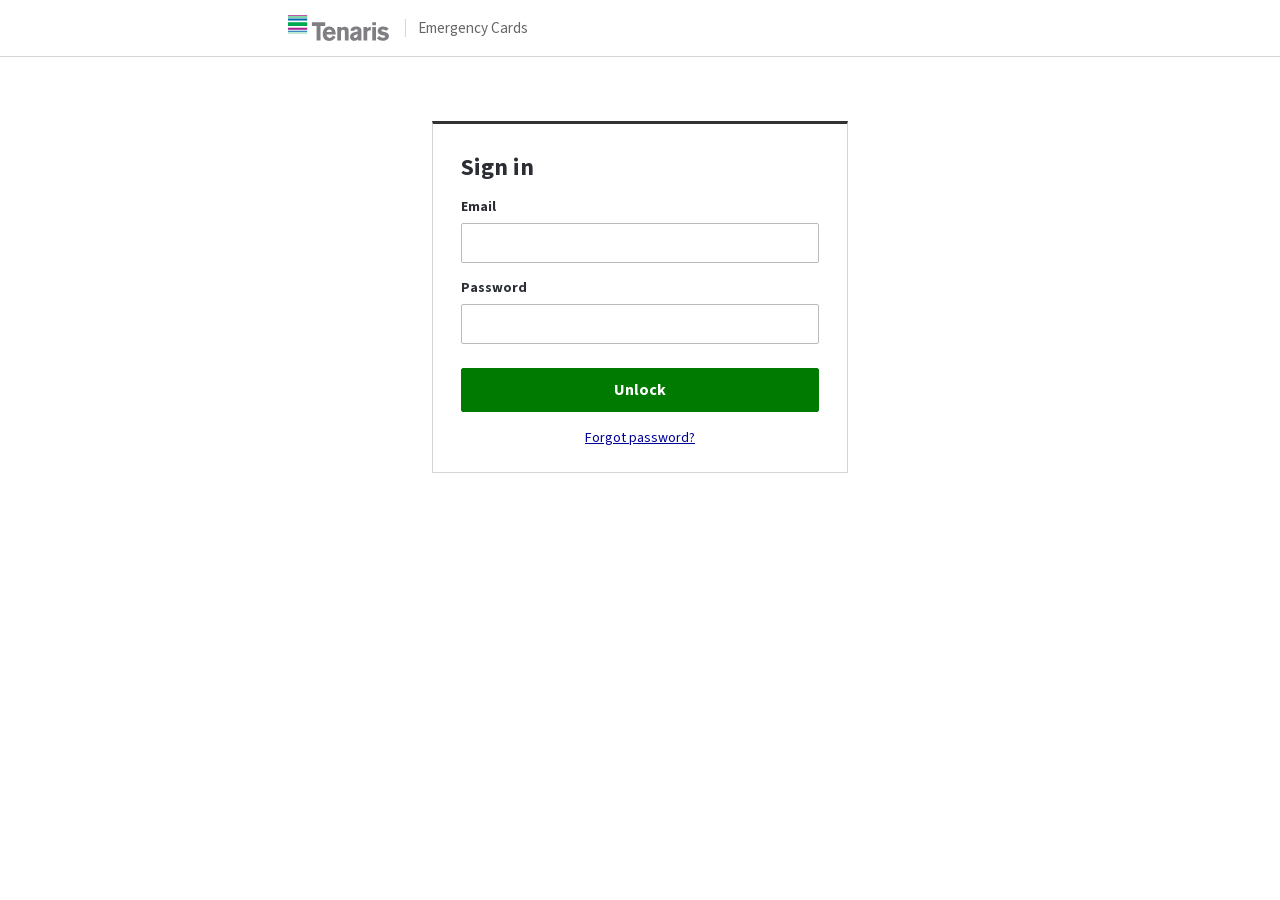
==== dashboard.html @ 3c5c9d8b "Wallet 3D card (2.2 mm, logo face down, tag sealed in, bigger text) with Bambu Studio project downlo" ====
<!doctype html>
<html lang="en">
<head>
  <meta charset="utf-8">
  <meta name="viewport" content="width=device-width, initial-scale=1">
  <!-- Only this site's own files may run. The only outside connection allowed is GitHub's API, for publishing. -->
  <meta http-equiv="Content-Security-Policy" content="default-src 'none'; script-src 'self'; style-src 'self'; connect-src 'self' https://api.github.com; font-src 'self'; img-src 'self' data: blob:; base-uri 'none'; form-action 'none'">
  <meta name="referrer" content="no-referrer">
  <meta name="robots" content="noindex, nofollow">
  <meta name="color-scheme" content="light">
  <meta name="theme-color" content="#ffffff">
  <title>Emergency Cards Dashboard</title>
  <link rel="stylesheet" href="style.css">
  <script src="crypto.js" defer></script>
  <script src="schedule.js" defer></script>
  <script src="words.js" defer></script>
  <script src="qrcode.js" defer></script>
  <script src="opentype.js" defer></script>
  <script src="earcut.js" defer></script>
  <script src="logo.js" defer></script>
  <script src="bambu3mf.js" defer></script>
  <script src="cardmaker.js" defer></script>
  <script src="dashboard.js" defer></script>
</head>
<body class="dash">
  <header class="topbar">
    <div class="wrap topbar-inner">
      <img class="brand-logo" src="logo.svg" alt="Tenaris">
      <span class="product">Emergency Cards</span>
      <span id="test-flag" class="owner-flag" hidden>Test site</span>
      <span id="owner-flag" class="owner-flag" hidden>Owner</span>
      <button id="lock" class="topbar-btn" type="button" hidden>Lock</button>
    </div>
  </header>

  <main class="wrap">
    <p id="loading" class="status" role="status">Loading…</p>

    <!-- ============ Sign in ============ -->
    <section id="login" class="panel narrow signin" hidden>
      <h1 id="login-title">Sign in</h1>
      <p id="login-intro" class="small muted" hidden>Enter the old admin key once to upgrade. Contacts and cards carry over.</p>
      <p id="owner-intro" class="small muted" hidden></p>
      <form id="login-form" novalidate>
        <div id="email-box" hidden>
          <label for="email">Email</label>
          <input id="email" name="username" type="email" autocomplete="username" autocapitalize="off" spellcheck="false">
        </div>
        <label id="password-label" for="password">Password</label>
        <input id="password" type="password" autocomplete="current-password" autocapitalize="off" spellcheck="false">
        <button class="btn btn-primary" type="submit">Unlock</button>
        <p id="login-msg" class="msg" role="status"></p>
        <p id="forgot-row" class="signin-links"><a id="forgot" href="mailto:salil@tenaris.com?subject=Emergency%20Cards%3A%20password%20reset">Forgot password?</a></p>
      </form>
      <!-- Empty placeholder: an older cached dashboard.js still sets this for a few minutes after an update. -->
      <div id="lost-supervisor" class="retired" hidden></div>

      <!-- Owner link only: recovery code, reclaiming owner access and Start over, behind one small link. -->
      <details id="lost-owner" class="reveal" hidden>
        <summary>Forgot owner password?</summary>
        <div class="reveal-body">
          <label for="recovery-input">Recovery code</label>
          <input id="recovery-input" type="password" autocomplete="off" autocapitalize="off" spellcheck="false">
          <button id="use-recovery" class="btn btn-light" type="button">Use recovery code</button>
          <p id="recovery-msg" class="msg" role="status"></p>

          <div id="reclaim-box">
            <h3>Lost the recovery code too?</h3>
            <div id="reclaim-email-box" hidden>
              <label for="reclaim-email">Email</label>
              <input id="reclaim-email" type="email" autocomplete="off" autocapitalize="off" spellcheck="false">
            </div>
            <label id="reclaim-label" for="reclaim-password">Supervisors' password</label>
            <input id="reclaim-password" type="password" autocomplete="off" autocapitalize="off" spellcheck="false">
            <button id="reclaim" class="btn btn-light" type="button">Reclaim owner access</button>
            <p id="reclaim-msg" class="msg" role="status"></p>
          </div>

          <div class="reveal-foot">
            <button id="start-over" class="btn btn-danger btn-small" type="button">Start over</button>
          </div>
        </div>
      </details>
    </section>

    <!-- ============ Setup steps (first time, password, token, recovery code) ============ -->
    <section id="setup" class="panel narrow" hidden>
      <p id="setup-step" class="eyebrow"></p>

      <div id="setup-password">
        <h1 id="pw-title">Choose the dashboard password</h1>
        <p id="pw-intro" class="small muted">Shared by everyone who manages the cards.</p>
        <p id="pw-warning" class="warn small" hidden>The old password stops working when you publish. Tell everyone who uses it.</p>
        <p class="field-label">Suggested password</p>
        <code id="suggested" class="key"></code>
        <div class="btn-row">
          <button id="suggest-again" class="btn btn-light btn-small" type="button">Suggest another</button>
          <button id="copy-suggested" class="btn btn-light btn-small" type="button">Copy</button>
        </div>
        <details class="minor">
          <summary>Use my own password instead</summary>
          <label for="own-password">Own password (at least 20 characters)</label>
          <input id="own-password" type="password" autocomplete="new-password" autocapitalize="off" spellcheck="false">
        </details>
        <label class="check"><input id="pw-saved" type="checkbox"> I've saved it in a password manager</label>
        <button id="pw-next" class="btn btn-primary" type="button" disabled>Next</button>
        <p id="pw-msg" class="msg" role="status"></p>
      </div>

      <div id="setup-token" hidden>
        <h1>Connect to GitHub</h1>
        <p class="small muted">Signed in to GitHub as <strong>TenarisMcCarty</strong>:</p>
        <ol class="steps">
          <li>Open <a href="https://github.com/settings/personal-access-tokens/new" target="_blank" rel="noopener noreferrer">New fine-grained token</a>.</li>
          <li>Name: <em>Emergency cards dashboard</em>. Expiration: the longest offered.</li>
          <li>Repository access: Only select repositories → <em id="repo-name">SUCH-Emergency-Contacts</em>.</li>
          <li>Repository permissions: Contents → Read and write.</li>
          <li>Generate the token and paste it below.</li>
        </ol>
        <label for="token-input">GitHub token</label>
        <input id="token-input" type="password" autocomplete="off" autocapitalize="off" spellcheck="false" placeholder="github_pat_…">
        <button id="token-next" class="btn btn-primary" type="button">Check and continue</button>
        <p id="token-msg" class="msg" role="status"></p>
      </div>

      <div id="setup-recovery" hidden>
        <h1>Save your recovery code</h1>
        <p class="small muted">Resets the owner password without breaking any cards. Only you need it.</p>
        <code id="recovery-code" class="key"></code>
        <div class="btn-row">
          <button id="copy-recovery" class="btn btn-light btn-small" type="button">Copy</button>
        </div>
        <label for="setup-contact">Your contact for supervisors (optional)</label>
        <input id="setup-contact" autocomplete="off" placeholder="e.g. Salil, 555-555-0100">
        <label class="check"><input id="recovery-saved" type="checkbox"> I've saved the recovery code</label>
        <button id="recovery-next" class="btn btn-primary" type="button" disabled>Finish</button>
      </div>

      <div id="setup-temp" hidden>
        <h1 id="temp-title">Temporary password</h1>
        <p class="small muted">For <strong id="temp-for"></strong>. Shown once. Hand it over in person or by phone.</p>
        <code id="temp-password" class="key"></code>
        <div class="btn-row">
          <button id="copy-temp" class="btn btn-light btn-small" type="button">Copy</button>
        </div>
        <label class="check"><input id="temp-saved" type="checkbox"> I've copied it or written it down</label>
        <button id="temp-next" class="btn btn-primary" type="button" disabled>Done</button>
      </div>

      <button id="setup-cancel" class="link-btn" type="button" hidden>Cancel</button>
    </section>

    <!-- ============ Dashboard ============ -->
    <div id="dash" hidden>
      <section class="status-panel">
        <div class="status-line">
          <span id="pub-badge" class="badge"></span>
          <span id="pub-text"></span>
        </div>

        <div id="changes" class="changes" hidden>
          <ul id="change-list"></ul>
          <div class="btn-row">
            <button id="publish" class="btn btn-primary" type="button">Publish</button>
            <button id="discard" class="btn btn-light" type="button">Discard changes</button>
          </div>
        </div>
        <p id="publish-msg" class="msg" role="status"></p>
        <p id="gh-problem" class="msg bad" hidden></p>
        <p id="due-note" class="warn small" hidden><span id="due-text"></span> <button id="due-open" class="link-btn" type="button">Open People</button></p>

        <div class="now">
          <p class="eyebrow">Right now <span id="now-time"></span></p>
          <p id="now-main" class="now-main"></p>
          <p id="now-also" class="small"></p>
        </div>
        <p id="facts" class="small muted"></p>
      </section>

      <nav class="tabs" aria-label="Sections">
        <button type="button" data-tab="people" class="active">People</button>
        <button type="button" data-tab="shifts">Shifts</button>
        <button type="button" data-tab="cards">Cards</button>
        <button type="button" data-tab="print">Print &amp; QR</button>
        <button type="button" data-tab="history">History</button>
        <button type="button" data-tab="settings">Settings</button>
        <button type="button" data-tab="help">Help</button>
        <button type="button" data-tab="owner" hidden>Owner</button>
      </nav>

      <!-- People -->
      <section data-panel="people">
        <div id="people-list"></div>
        <button id="add-person" class="btn btn-light" type="button">Add person</button>

        <h2 class="section">Text message</h2>
        <label for="message">English</label>
        <textarea id="message" rows="3"></textarea>
        <label for="message-es">Spanish</label>
        <textarea id="message-es" rows="3" lang="es"></textarea>
        <p class="hint">Use {driver} for the driver's name.</p>

        <h2 class="section">Yard address</h2>
        <input id="address" autocomplete="off" aria-label="Yard address" placeholder="e.g. 1234 Example Rd, Houston, TX 77000">

        <h2 class="section">WhatsApp</h2>
        <label class="check"><input id="whatsapp-on" type="checkbox"> Show a WhatsApp button for the primary call</label>
      </section>

      <!-- Shifts -->
      <section data-panel="shifts" hidden>
        <p class="lead small muted">Houston time. If shifts overlap, the first one listed gets the primary call.</p>
        <div id="gaps" class="gaps"></div>
        <div id="shift-list"></div>
        <button id="add-shift" class="btn btn-light" type="button">Add shift</button>

        <h2 class="section">Fallback</h2>
        <label for="fallback">If nobody is on shift, the primary call is</label>
        <select id="fallback"></select>

        <h2 class="section">Check a time</h2>
        <div class="field-row">
          <label>Day <select id="preview-day"></select></label>
          <label>Time <input id="preview-time" type="time" value="15:00"></label>
        </div>
        <ol id="preview" class="preview"></ol>
      </section>

      <!-- Cards -->
      <section data-panel="cards" hidden>
        <h2 class="section">Add a card</h2>
        <div class="field-row">
          <div><label for="new-driver">Driver name and ID</label>
          <input id="new-driver" autocomplete="off" placeholder="e.g. Jane Doe (1234)"></div>
          <div><label for="new-note">Given to</label>
          <input id="new-note" autocomplete="off" placeholder="e.g. Family (only shown here)"></div>
        </div>
        <button id="add-card" class="btn btn-light" type="button">Add card</button>
        <p id="card-msg" class="msg" role="status"></p>

        <h2 class="section">All cards (<span id="card-count">0</span>)</h2>
        <ul id="card-list" class="rows"></ul>
        <p id="no-cards" class="small muted">No cards yet.</p>
      </section>

      <!-- Print & QR -->
      <section data-panel="print" hidden>
        <p id="print-empty" class="small muted">Add a card first (Cards tab).</p>
        <div id="print-body">
          <label for="print-card">Card</label>
          <select id="print-card"></select>
          <p id="print-status" class="warn small" hidden></p>
          <p id="print-msg" class="msg bad" hidden></p>

          <div class="card-previews">
            <figure><div id="preview-front" class="card-preview"></div><figcaption>Front</figcaption></figure>
            <figure><div id="preview-back" class="card-preview"></div><figcaption>Back</figcaption></figure>
          </div>

          <h2 class="section">3D-printed card</h2>
          <p class="small muted">Bambu Lab P2S with AMS, 0.4 mm nozzle. NFC tag: NTAG215 sticker, 25 × 0.8 mm.</p>
          <label for="print-material">Filament</label>
          <select id="print-material">
            <option value="ASA" selected>ASA</option>
            <option value="ABS">ABS</option>
          </select>
          <div class="btn-row">
            <button id="dl-3mf" class="btn btn-primary" type="button">Bambu Studio project (3MF)</button>
            <button id="dl-stl" class="btn btn-light" type="button">STL files and print notes (ZIP)</button>
          </div>

          <h2 class="section">NFC tag</h2>
          <div class="copy-row">
            <input id="card-link" readonly aria-label="Card link">
            <button id="copy-card-link" class="btn btn-light" type="button">Copy link</button>
          </div>
          <p class="hint">Write it to the tag with NFC Tools before printing, and lock the tag only after testing the finished card.</p>

          <h2 class="section">Backup line</h2>
          <input id="backup" type="tel" autocomplete="off" aria-label="Backup line" placeholder="(555) 555-0100">
          <p class="hint">Printed on every card. After changing it, publish and print new cards.</p>

          <!-- Empty placeholders: an older cached dashboard.js still looks these up for a few minutes after an update. -->
          <span id="tag-thickness" class="retired" hidden></span><span id="dl-all" class="retired" hidden></span><span id="dl-black" class="retired" hidden></span><span id="dl-white" class="retired" hidden></span><span id="dl-notes" class="retired" hidden></span><span id="dl-paper" class="retired" hidden></span><span id="dl-label" class="retired" hidden></span><span id="dl-qr-png" class="retired" hidden></span><span id="dl-qr-svg" class="retired" hidden></span>
        </div>
      </section>

      <!-- History -->
      <section data-panel="history" hidden>
        <ol id="history-list" class="history"></ol>
        <p id="no-history" class="small muted">Nothing published yet.</p>
      </section>

      <!-- Settings -->
      <section data-panel="settings" hidden>
        <div id="me-box" hidden>
          <h2 class="section">Signed in as</h2>
          <p id="me-text"></p>
          <button id="change-my-password" class="btn btn-light" type="button">Change my password</button>
        </div>

        <div id="name-box">
          <h2 class="section">Your name</h2>
          <input id="my-name" autocomplete="name" aria-label="Your name" placeholder="Shown in History">
        </div>

        <div id="shared-box">
          <h2 class="section">Shared password</h2>
          <button id="change-password" class="btn btn-light" type="button">Change the shared password</button>
        </div>
      </section>

      <!-- Help -->
      <section data-panel="help" hidden class="help">
        <h2 class="section">How it works</h2>
        <p>Each card opens a page with a <strong>Text All Yard Supervisors</strong> button and Call buttons. Whoever is on shift is the <strong>primary call</strong>. Published changes reach every card within a minute.</p>

        <h2 class="section">Common tasks</h2>
        <dl class="tasks">
          <dt>Shift rotation changed</dt><dd>Shifts → tick who works each shift → Publish</dd>
          <dt>Someone joins or leaves</dt><dd>People → Add person or Remove person → check Shifts → Publish</dd>
          <dt>New card</dt><dd>Cards → Add card → Publish → Print &amp; QR</dd>
          <dt>Lost card</dt><dd>Cards → Remove → Publish. Only that card stops working.</dd>
          <dt>Name typo on a card</dt><dd>Cards → Rename → Publish, then print a new card. The tag stays the same.</dd>
          <dt>Number not checked</dt><dd>Call or text the person, then Still right → Publish</dd>
          <dt>Spanish</dt><dd>Fill in the Spanish boxes in People and Shifts. Blank boxes show in English.</dd>
          <dt>Access for someone new</dt><dd>Ask the site owner</dd>
        </dl>

        <h2 class="section">Problems</h2>
        <dl class="tasks">
          <dt>Publish fails</dt><dd>Read the message under Publish. For GitHub problems, ask the site owner.</dd>
          <dt>Someone else published first</dt><dd>Lock, sign in again and redo your change.</dd>
          <dt>Forgot password</dt><dd>Forgot password? on the sign-in screen</dd>
        </dl>

        <h2 class="section">Guides</h2>
        <ul class="links">
          <li><a href="https://github.com/TenarisMcCarty/SUCH-Emergency-Contacts/blob/main/docs/supervisor-guide.md" target="_blank" rel="noopener noreferrer">Supervisor guide</a></li>
          <li><a href="https://github.com/TenarisMcCarty/SUCH-Emergency-Contacts/blob/main/docs/cards-and-printing.md" target="_blank" rel="noopener noreferrer">Cards and printing</a></li>
          <li><a href="https://github.com/TenarisMcCarty/SUCH-Emergency-Contacts/blob/main/docs/emergency-page.md" target="_blank" rel="noopener noreferrer">The emergency page</a></li>
          <li><a href="https://github.com/TenarisMcCarty/SUCH-Emergency-Contacts/blob/main/docs/security.md" target="_blank" rel="noopener noreferrer">Security</a></li>
        </ul>
      </section>

      <!-- Owner (only with #owner in the address) -->
      <section data-panel="owner" hidden>
        <h2 class="section">People who can sign in</h2>
        <ul id="account-list" class="rows"></ul>
        <p id="no-accounts" class="small muted">Nobody has their own sign-in yet.</p>
        <div class="field-row">
          <label>Email <input id="new-email" type="email" autocomplete="off" autocapitalize="off" spellcheck="false" placeholder="jane.doe@tenaris.com"></label>
          <label>Name <input id="new-name" autocomplete="off" placeholder="Jane Doe"></label>
        </div>
        <button id="add-account" class="btn btn-light" type="button">Add person</button>
        <p id="account-msg" class="msg" role="status"></p>
        <p id="token-advice" class="warn small" hidden><span id="token-advice-text"></span> <button id="token-advice-btn" class="link-btn" type="button">Replace GitHub token</button></p>

        <h2 class="section">Shared supervisors' password</h2>
        <p id="shared-status" class="status-text"></p>
        <div class="btn-row">
          <button id="shared-off" class="btn btn-light" type="button">Turn off the shared password</button>
          <button id="shared-on" class="btn btn-light" type="button" hidden>Set a new shared password</button>
        </div>

        <h2 class="section">GitHub connection</h2>
        <p id="gh-status" class="status-text"></p>
        <button id="replace-token" class="btn btn-light" type="button">Replace GitHub token</button>

        <h2 class="section">Owner password</h2>
        <button id="change-owner-password" class="btn btn-light" type="button">Change owner password</button>

        <h2 class="section">Recovery code</h2>
        <p id="recovery-status" class="status-text"></p>
        <button id="new-recovery" class="btn btn-light" type="button">Make a new recovery code</button>

        <h2 class="section">Your contact for supervisors</h2>
        <input id="owner-contact" autocomplete="off" aria-label="Your contact for supervisors" placeholder="e.g. Salil, 555-555-0100">

        <h2 class="section">Take away someone's access</h2>
        <p class="small muted">Replaces the GitHub token, and the shared password if it's on.</p>
        <button id="revoke-access" class="btn btn-light" type="button">New password and token</button>

        <p class="owner-foot"><a href="https://github.com/TenarisMcCarty/SUCH-Emergency-Contacts/blob/main/docs/owner-guide.md" target="_blank" rel="noopener noreferrer">Owner guide</a></p>
      </section>
    </div>
  </main>

  <div id="publish-bar" class="publish-bar" hidden>
    <div class="wrap publish-bar-inner">
      <span id="publish-bar-text"></span>
      <button id="publish-bar-btn" class="btn btn-primary" type="button">Publish</button>
    </div>
  </div>
</body>
</html>
---- style.css ----
/* style.css — Tenaris look for the emergency page and the dashboard, following the
   Tenaris Brandmark Basic Guidelines:
   - Colours: the guide's on-screen values for Tenaris Green #009900, Tenaris Blue #000099 and
     Tenaris Gray #666666 (a darker green is used where small white text needs more contrast).
     Red is kept only for 911 and amber only for dashboard warnings.
   - Signature: the official full-colour artwork (logo.svg) on white, at least 80% of the
     Multibar's height of clear space all round.
   - Type: Frutiger, the Tenaris typeface, where it's installed; otherwise Source Sans 3, a free
     typeface of the same humanist style, served with the site so every phone looks the same. */

@font-face { font-family: "Source Sans 3"; font-weight: 400; font-style: normal; font-display: swap; src: url(source-sans-3-regular.woff2) format("woff2"); }
@font-face { font-family: "Source Sans 3"; font-weight: 700; font-style: normal; font-display: swap; src: url(source-sans-3-bold.woff2) format("woff2"); }

:root {
  --charcoal: #333333;     /* dark neutral for outlines and dark buttons */
  --charcoal-dark: #2b2f33;
  --green: #009900;
  --green-dark: #007a00;   /* white text on this passes contrast checks */
  --blue: #000099;         /* Tenaris Blue */
  --gray: #666666;         /* Tenaris Gray */
  --red: #c8102e;          /* reserved for 911 and destructive actions */
  --amber: #ffa400;
  --text: #2b2f33;
  --muted: #666666;
  --line: #d3d6d3;
  --line-dark: #babbba;
  --soft: #f5f5f5;
  --font: Frutiger, "Frutiger LT Std", FrutigerRoman, "Source Sans 3", "Segoe UI", "Helvetica Neue", Arial, sans-serif;
}

* { box-sizing: border-box; }
[hidden], .retired { display: none !important; }
html { -webkit-text-size-adjust: 100%; }
body { margin: 0; font: 17px/1.45 var(--font); color: var(--text); background: #fff; }
.wrap { max-width: 36rem; margin: 0 auto; padding: 0 1rem; }
main.wrap { padding-top: 1.25rem; padding-bottom: 2rem; }
.dash main.wrap { max-width: 46rem; padding-bottom: 6rem; }
.dash .wrap { max-width: 46rem; }

h1 { margin: .2rem 0 0; font: 700 2rem/1.15 var(--font); letter-spacing: .01em; overflow-wrap: anywhere; }
/* The family knows who the card is for: "Emergency contact" leads, the driver's name is secondary. */
#t-for { font-size: 1.3rem; letter-spacing: .05em; color: var(--text); }
h1#driver { margin-top: .1rem; font-size: 1.15rem; font-weight: 400; color: var(--gray); }
h3 { margin: 0 0 .25rem; font: 700 1.15rem/1.3 var(--font); }
p { margin: .5rem 0; }
.eyebrow { margin: 0; font: 700 .8rem/1.3 var(--font); text-transform: uppercase; letter-spacing: .08em; color: var(--muted); }
h2.section { margin: 2rem 0 .6rem; padding-top: .6rem; font: 700 .95rem/1.3 var(--font); text-transform: uppercase; letter-spacing: .07em; color: var(--gray); border-top: 1px solid var(--line); position: relative; }
h2.section::before { content: ""; position: absolute; top: -2px; left: 0; width: 2.5rem; height: 3px; background: var(--green); }
.small { font-size: .92rem; }
.muted { color: var(--muted); }
.status { margin-top: 2rem; color: var(--muted); }
code { font: .9em ui-monospace, Menlo, Consolas, monospace; }

/* ---- Top bar ---- */
/* White, so the full-colour signature sits on white as the brand guide prefers. The logo is 1.6rem tall,
   so its Multibar is about 1.13rem: clear space (80%) is 0.9rem above, below and to its right. */
.topbar { background: #fff; color: var(--text); border-bottom: 1px solid var(--line); }
.topbar-inner { display: flex; align-items: center; gap: 1rem; min-height: 3.5rem; padding-top: .95rem; padding-bottom: .95rem; }
.brand-logo { display: block; height: 1.6rem; width: auto; flex: none; }
.owner-flag { padding: .15rem .45rem; background: var(--amber); color: var(--charcoal-dark); font: 700 .75rem/1.2 var(--font); text-transform: uppercase; letter-spacing: .06em; }
.product { padding-left: .75rem; border-left: 1px solid var(--line); color: var(--gray); font-size: .95rem; line-height: 1.2; min-width: 0; }
@media (max-width: 400px) { .product { font-size: .85rem; } }
.topbar-btn { flex: none; margin-left: auto; padding: .4rem .8rem; border: 1px solid var(--line-dark); background: #fff; color: var(--text); font: inherit; font-size: .9rem; cursor: pointer; }

/* ---- Buttons ---- */
.btn { display: block; width: 100%; margin-top: .75rem; padding: .85rem 1rem; border: 2px solid transparent; border-radius: 2px; font: 700 1.15rem/1.2 var(--font); letter-spacing: .02em; text-align: center; text-decoration: none; cursor: pointer; }
.btn:disabled { opacity: .45; cursor: not-allowed; }
.btn-text { margin-top: 1.25rem; padding: 1.05rem 1rem; font-size: 1.35rem; line-height: 1.25; background: var(--green); color: #fff; }
.btn-call { background: var(--blue); color: #fff; font-size: 1.3rem; }
.btn-outline { width: auto; flex: none; margin: 0; padding: .55rem 1.1rem; border-color: var(--charcoal); color: var(--charcoal); background: #fff; font-size: 1.05rem; }
.btn-911 { width: auto; flex: none; margin: 0; padding: .65rem 1.25rem; background: #fff; color: var(--red); font-size: 1.2rem; }
.btn-dark { background: var(--charcoal); color: #fff; }
.btn-primary { background: var(--green-dark); color: #fff; }
.btn-light { background: #fff; color: var(--charcoal); border-color: var(--line-dark); font-size: 1rem; }
.btn-danger { background: #fff; color: var(--red); border-color: var(--red); font-size: 1rem; }
.btn-small { width: auto; margin: 0; padding: .4rem .75rem; font-size: .95rem; }
.btn-row { display: flex; flex-wrap: wrap; gap: .5rem; margin-top: .75rem; }
.btn-row .btn { width: auto; flex: 1 1 10rem; margin: 0; }
.link-btn { padding: 0; margin-top: .75rem; border: 0; background: none; font: inherit; font-size: .92rem; color: var(--blue); text-decoration: underline; cursor: pointer; }

/* ---- Emergency page ---- */
.alert-911 { background: var(--red); color: #fff; }
.alert-inner { display: flex; align-items: center; justify-content: space-between; gap: 1rem; padding-top: .75rem; padding-bottom: .75rem; }
.alert-inner p { flex: 1; min-width: 0; margin: 0; font: 700 1.15rem/1.25 var(--font); }
.hint { margin-top: .6rem; font-size: .95rem; color: var(--muted); }
.small-link { display: inline-block; margin-top: .25rem; font-size: .95rem; color: var(--blue); }
.main-contact { padding: 1rem; background: var(--soft); border-left: 4px solid var(--green); }
.main-name { margin: 0; font: 700 1.5rem/1.2 var(--font); overflow-wrap: anywhere; }
.detail { margin: .2rem 0 0; color: var(--muted); font-size: .95rem; }
.rows { list-style: none; margin: 0; padding: 0; }
.rows li { display: flex; flex-wrap: wrap; align-items: center; gap: .5rem .75rem; padding: .75rem 0; border-bottom: 1px solid var(--line); }
.rows li > div:first-child { flex: 1; min-width: 11rem; }
.rows strong { display: block; font-size: 1.05rem; overflow-wrap: anywhere; }
.rows span { display: block; color: var(--muted); font-size: .92rem; }
.rows span.badge { display: inline-block; color: #fff; }
.rows span.badge.changes { color: var(--charcoal-dark); }
.error-text { font: 700 1.3rem/1.3 var(--font); }
.note { margin-top: 1.5rem; padding: .75rem; background: var(--soft); border-left: 4px solid var(--amber); font-size: .95rem; }

/* ---- Forms (dashboard) ---- */
label { display: block; margin-top: 1rem; font-weight: 700; font-size: .875rem; line-height: 1.35; }
.field-label { margin: 1rem 0 0; font-weight: 700; font-size: .875rem; line-height: 1.35; }
input:not([type="radio"]):not([type="checkbox"]), textarea, select {
  display: block; width: 100%; min-height: 2.5rem; margin-top: .375rem; padding: .45rem .75rem;
  font: 400 1rem/1.4 var(--font); color: var(--text); background: #fff; border: 1px solid var(--line-dark); border-radius: 2px;
}
input:not([type="radio"]):not([type="checkbox"]), select { height: 2.5rem; }
input::placeholder, textarea::placeholder { color: #8a8c8a; opacity: 1; }
input:not([type="radio"]):not([type="checkbox"]):hover, textarea:hover, select:hover { border-color: #8c8f8c; }
input:focus, textarea:focus, select:focus { outline: 2px solid var(--blue); outline-offset: -1px; border-color: var(--blue); }
input[readonly]:not([type="radio"]):not([type="checkbox"]) { font: .875rem/1.4 ui-monospace, Menlo, Consolas, monospace; background: var(--soft); }
input[type="checkbox"] { accent-color: var(--green-dark); }
textarea { resize: vertical; }
.field-row { display: grid; grid-template-columns: repeat(2, minmax(0, 1fr)); gap: 0 1rem; }
.field-row > label, .field-row > div { display: flex; flex-direction: column; justify-content: flex-end; min-width: 0; }
@media (max-width: 359px) { .field-row { grid-template-columns: minmax(0, 1fr); } }
label.check { display: flex; align-items: center; gap: .6rem; margin-top: 1rem; font-weight: 400; font-size: .95rem; }
label.check input { flex: none; width: 1.15rem; height: 1.15rem; margin: 0; }
.chips { display: flex; flex-wrap: wrap; gap: .4rem; margin-top: .4rem; }
.chip { display: inline-flex; align-items: center; gap: .4rem; margin: 0; padding: .3rem .65rem; border: 1px solid var(--line-dark); border-radius: 2px; font-weight: 400; font-size: .9rem; cursor: pointer; }
.chip input { margin: 0; }
.chip:has(input:checked) { border-color: var(--green-dark); background: #eef7ee; }
details.minor { margin-top: 1rem; }
details.minor > summary, .reveal > summary { width: fit-content; list-style: none; font-size: .875rem; font-weight: 400; color: var(--blue); text-decoration: underline; cursor: pointer; }
details.minor > summary::-webkit-details-marker, .reveal > summary::-webkit-details-marker { display: none; }
summary { cursor: pointer; }
.msg { margin: .75rem 0 0; font-weight: 600; font-size: .95rem; }
.msg:empty { margin: 0; }
.bad, .msg.bad { color: var(--red); }
.key { display: block; margin-top: .375rem; padding: .75rem .9rem; background: var(--soft); border: 1px solid var(--line); border-left: 3px solid var(--green); font: 1.05rem/1.45 ui-monospace, Menlo, Consolas, monospace; word-break: break-all; user-select: all; }
.steps { margin: .75rem 0 0; padding-left: 1.25rem; font-size: .95rem; }
.steps li { margin-top: .35rem; padding-left: .15rem; }

/* ---- Dashboard: layout and type ---- */
body.dash { font-size: 16px; }
.dash main.wrap { padding-top: 1.5rem; }
.dash .small { font-size: .875rem; }
.dash h1 { margin: 0 0 .35rem; font-size: 1.5rem; line-height: 1.25; letter-spacing: 0; }
.dash h2.section { margin: 2.25rem 0 .75rem; padding-top: .75rem; font-size: .8rem; letter-spacing: .08em; }
.dash h3 { font-size: .95rem; }
[data-panel] { padding-top: .25rem; }
[data-panel] > h2.section:first-child, #me-box > h2.section:first-child, #name-box > h2.section:first-child { margin-top: 1.5rem; }
[data-panel] > input:not([type="checkbox"]), [data-panel] > select, #name-box > input, #print-body > select, #print-body > input { max-width: 30rem; }
.copy-row { display: flex; align-items: center; gap: .5rem; max-width: 40rem; }
.copy-row input { flex: 1; min-width: 0; margin-top: 0; }
.dash .copy-row .btn { flex: none; margin: 0; }
.lead { margin: 1.25rem 0 .75rem; }
.dash h2.section + .btn, .dash h2.section + .btn-row, .dash h2.section + .status-text { margin-top: 0; }
.dash .status-text + .btn, .dash .status-text + .btn-row { margin-top: .75rem; }

/* ---- Dashboard: buttons (one primary per area; secondary in outline) ---- */
.dash .btn { display: inline-flex; align-items: center; justify-content: center; width: auto; min-height: 2.5rem; margin-top: 1rem; padding: .45rem 1.1rem; border-width: 1px; font-size: 1rem; line-height: 1.2; letter-spacing: .01em; }
.dash .btn-primary { background: var(--green-dark); border-color: var(--green-dark); color: #fff; }
.dash .btn-primary:hover:not(:disabled) { background: #006600; border-color: #006600; }
.dash .btn-light { background: #fff; border-color: #8c8f8c; color: var(--charcoal); }
.dash .btn-light:hover:not(:disabled) { background: var(--soft); border-color: var(--charcoal); }
.dash .btn-danger { background: #fff; border-color: var(--red); color: var(--red); }
.dash .btn-danger:hover:not(:disabled) { background: #fdf3f5; }
.dash .btn-small { min-height: 2rem; margin: 0; padding: .3rem .75rem; font-size: .875rem; }
.dash .btn-row { display: flex; flex-wrap: wrap; gap: .5rem; margin-top: 1rem; }
.dash .btn-row .btn { flex: none; margin: 0; }
.dash .btn:focus-visible, .dash .link-btn:focus-visible, .dash summary:focus-visible, .tabs button:focus-visible, .topbar-btn:focus-visible { outline: 2px solid var(--blue); outline-offset: 2px; }
.dash .link-btn { font-size: .875rem; }
.topbar-btn:hover { background: var(--soft); }

/* ---- Dashboard: sign-in and setup cards ---- */
.panel { margin-top: 1rem; padding: 1.5rem; border: 1px solid var(--line); border-top: 3px solid var(--charcoal); background: #fff; }
.panel.narrow { max-width: 26rem; margin: 2.5rem auto 0; padding: 1.75rem 1.75rem 1.5rem; }
@media (max-width: 480px) { .panel.narrow { margin-top: .5rem; padding: 1.5rem 1.25rem 1.25rem; } }
.panel .btn-primary { display: flex; width: 100%; min-height: 2.75rem; margin-top: 1.5rem; }
.panel .key + .btn-row { margin-top: .5rem; }
.panel .warn { margin: .75rem 0 0; }
#setup-step { margin-bottom: .5rem; }
#setup-cancel { display: block; margin: 1.25rem auto 0; }
.signin-links { margin: 1rem 0 0; font-size: .875rem; text-align: center; }
.signin-links a { color: var(--blue); }
.reveal { margin-top: 1rem; }
.reveal > summary { margin: 0 auto; }
.reveal-body { margin-top: 1rem; padding-top: .25rem; border-top: 1px solid var(--line); }
.reveal-body h3 { margin: 1.75rem 0 0; }
.reveal-foot { margin-top: 1.75rem; padding-top: 1rem; border-top: 1px solid var(--line); }

/* ---- Dashboard: status, tabs, lists ---- */
.status-panel { padding: 1rem 1.25rem; border: 1px solid var(--line); border-top: 3px solid var(--charcoal); }
.status-line { display: flex; align-items: center; gap: .75rem; flex-wrap: wrap; }
.badge { display: inline-block; padding: .2rem .55rem; font: 700 .75rem/1.3 var(--font); text-transform: uppercase; letter-spacing: .07em; color: #fff; background: var(--muted); }
.badge.live { background: var(--green-dark); }
.badge.changes { background: var(--amber); color: var(--charcoal-dark); }
.badge.updating { background: var(--blue); }
.badge.problem { background: var(--red); }
.badge.small { display: inline-block; margin-top: .35rem; font-size: .7rem; }
/* The change list box (div), not the amber "changes" badge (span), which shares the class name. */
div.changes { margin-top: 1rem; padding: .75rem 1rem; background: #fff8eb; border-left: 3px solid var(--amber); }
div.changes ul { margin: 0; padding-left: 1.1rem; font-size: .95rem; }
div.changes .btn-row { margin-top: .75rem; }
.now { margin-top: 1rem; padding-top: .75rem; border-top: 1px solid var(--line); }
.now-main { margin: .25rem 0 0; font-weight: 700; }
#now-also:empty { display: none; }
#facts { margin-bottom: 0; }
.tabs { position: relative; display: flex; gap: 0; margin: 1.5rem 0 0; overflow-x: auto; border-bottom: 1px solid var(--line); scrollbar-width: none; }
.tabs::-webkit-scrollbar { display: none; }
.tabs button { flex: none; padding: .75rem .7rem; border: 0; border-bottom: 3px solid transparent; background: none; font: 700 .8rem/1.2 var(--font); text-transform: uppercase; letter-spacing: .07em; color: var(--muted); cursor: pointer; }
.tabs button:hover { color: var(--charcoal); }
.tabs button.active { color: var(--charcoal); border-bottom-color: var(--green); }
.dash .rows { margin-top: .5rem; border-top: 1px solid var(--line); }
.dash .rows li { gap: .5rem 1rem; padding: .85rem 0; }
.dash .rows strong { font-size: 1rem; }
.dash .rows span { font-size: .875rem; }
.dash .rows span.badge { font-size: .7rem; }
.rows .actions { display: flex; flex-wrap: wrap; gap: .4rem; }
.card-previews { display: grid; grid-template-columns: repeat(auto-fit, minmax(14rem, 1fr)); gap: .9rem; margin: 1rem 0 .25rem; }
.card-previews figure { margin: 0; }
.card-preview canvas { display: block; width: 100%; height: auto; filter: drop-shadow(0 1px 3px rgba(0, 0, 0, .28)); }
figcaption { margin-top: .4rem; font-size: .85rem; color: var(--muted); }
.preview { margin: .75rem 0 0; padding-left: 1.25rem; font-size: .95rem; }
.preview li { margin-top: .25rem; }
.history { list-style: none; margin: .5rem 0 0; padding: 0; border-top: 1px solid var(--line); }
.history > li { padding: .85rem 0; border-bottom: 1px solid var(--line); }
.history ul { margin: .35rem 0 0; padding-left: 1.1rem; list-style: disc; font-size: .95rem; }
.help p { max-width: 40rem; }
.tasks { display: grid; grid-template-columns: minmax(9rem, 13rem) minmax(0, 1fr); margin: 0; border-top: 1px solid var(--line); font-size: .95rem; }
.tasks dt, .tasks dd { margin: 0; padding: .6rem 0; border-bottom: 1px solid var(--line); }
.tasks dt { padding-right: 1rem; font-weight: 700; }
@media (max-width: 600px) {
  .tasks { display: block; }
  .tasks dt { padding-bottom: 0; border-bottom: 0; }
  .tasks dd { padding-top: .1rem; }
}
.links { display: flex; flex-wrap: wrap; gap: .5rem 1.5rem; margin: 0; padding: 0; list-style: none; }
.links a, .owner-foot a { color: var(--blue); }
.owner-foot { margin-top: 2.5rem; font-size: .875rem; }
.status-text { margin: 0; }
.publish-bar { position: fixed; left: 0; right: 0; bottom: 0; background: var(--charcoal); color: #fff; border-top: 3px solid var(--amber); }
.publish-bar-inner { display: flex; align-items: center; justify-content: space-between; gap: 1rem; padding-top: .6rem; padding-bottom: .6rem; }
.dash .publish-bar .btn { width: auto; margin: 0; padding: .45rem 1.5rem; }

/* ---- Dashboard: person and shift boxes ---- */
fieldset { min-width: 0; margin: 1rem 0 0; padding: 1rem 1.25rem 1.25rem; border: 1px solid var(--line); border-radius: 2px; }
fieldset .eyebrow { margin-top: 1.1rem; }
legend { padding: 0 .35rem; font: 700 .8rem/1.3 var(--font); text-transform: uppercase; letter-spacing: .08em; }
fieldset.box { position: relative; }
.box > legend { float: left; width: 100%; margin: 0; padding: 0 7.5rem .1rem 0; color: var(--gray); overflow-wrap: anywhere; }
.box > legend + * { clear: both; }
.dash .box-remove { position: absolute; top: 1rem; right: 1.25rem; margin: 0; color: var(--gray); }
.dash .box-remove:hover { color: var(--red); }
#people-list + .btn, #shift-list + .btn { margin-top: 1rem; }

/* ---- Emergency page extras ---- */
.btn-whatsapp { background: #fff; color: var(--charcoal); border-color: var(--charcoal); font-size: 1.1rem; }
.yard-row { display: flex; flex-wrap: wrap; align-items: center; gap: .5rem .75rem; padding: .25rem 0 .75rem; border-bottom: 1px solid var(--line); }
.yard-row p { flex: 1; min-width: 11rem; margin: 0; overflow-wrap: anywhere; }
.keep { margin-top: 1.75rem; display: flex; flex-wrap: wrap; gap: .25rem 1.5rem; }
.keep .link-btn { margin-top: 0; }

/* ---- Dashboard extras ---- */
.warn { padding: .6rem .85rem; background: #fff8eb; border-left: 3px solid var(--amber); }
.checked { margin: .75rem 0 0; font-size: .875rem; color: var(--muted); }
.checked.due { display: flex; flex-wrap: wrap; align-items: center; gap: .5rem .75rem; padding: .5rem .75rem; background: #fff8eb; border-left: 3px solid var(--amber); color: var(--text); }
.checked .btn { margin: 0; }
.gaps { margin-top: .75rem; }
.gaps ul { margin: .25rem 0 0; padding-left: 1.1rem; }
.ok { color: var(--green-dark); }
.warn .link-btn { margin-top: 0; }

/* ---- Dashboard: personal sign-ins ---- */
#me-text { margin: .25rem 0 0; font-weight: 600; overflow-wrap: anywhere; }
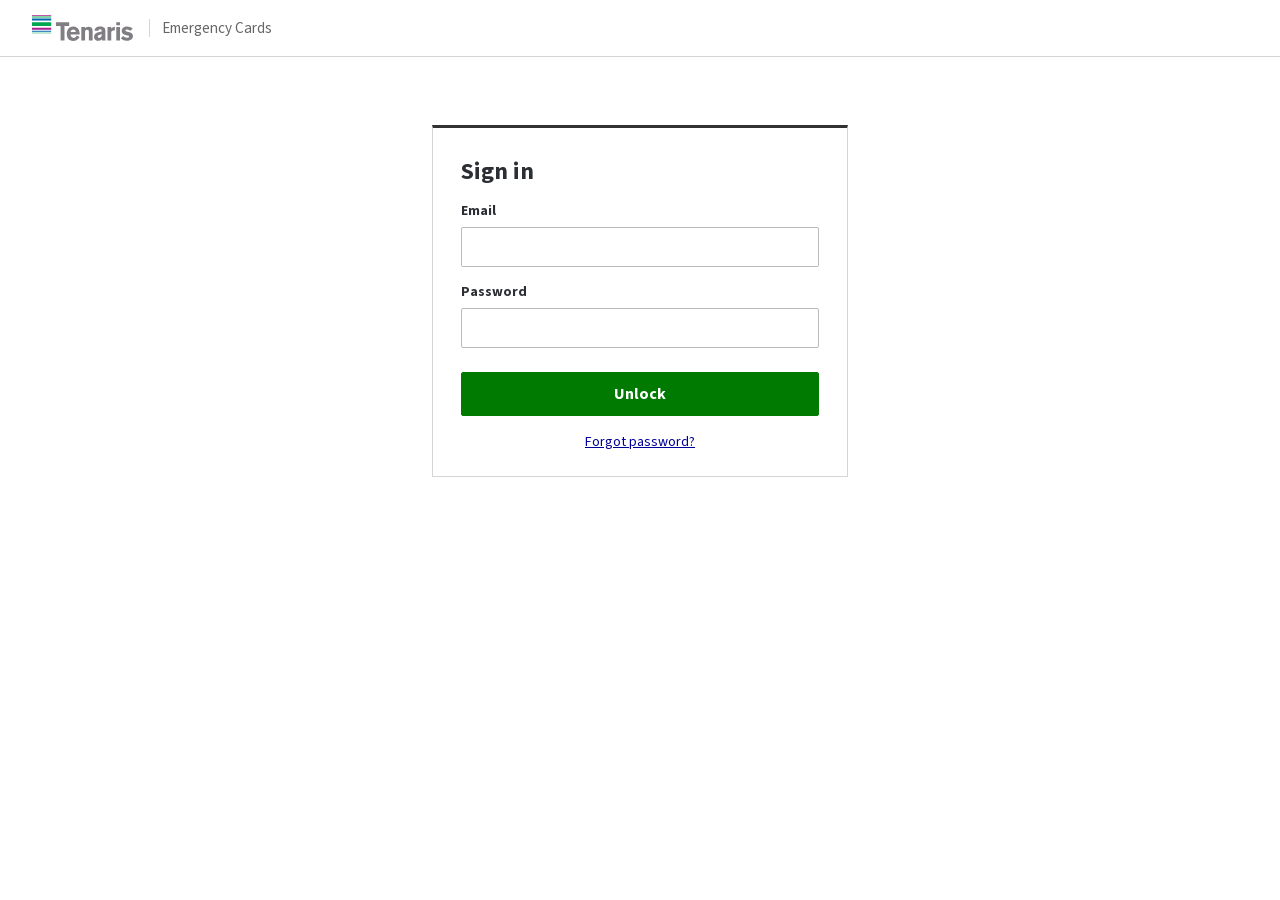
==== commit 6154c371: "Dashboard laid out for a computer, opening on Shifts: who-works-each-shift table, shift order, table" ====
--- a/dashboard.html
+++ b/dashboard.html
@@ -99,7 +99,7 @@
         </div>
         <details class="minor">
           <summary>Use my own password instead</summary>
-          <label for="own-password">Own password (at least 20 characters)</label>
+          <label for="own-password">Own password (8+ characters, with a number and a symbol)</label>
           <input id="own-password" type="password" autocomplete="new-password" autocapitalize="off" spellcheck="false">
         </details>
         <label class="check"><input id="pw-saved" type="checkbox"> I've saved it in a password manager</label>
@@ -151,8 +151,9 @@
     </section>
 
     <!-- ============ Dashboard ============ -->
-    <div id="dash" hidden>
-      <section class="status-panel">
+    <!-- On a computer: sections on the left, the open section in the middle, status and Publish on the right. -->
+    <div id="dash" class="app" hidden>
+      <section class="status-panel" aria-label="Status">
         <div class="status-line">
           <span id="pub-badge" class="badge"></span>
           <span id="pub-text"></span>
@@ -178,73 +179,100 @@
       </section>
 
       <nav class="tabs" aria-label="Sections">
-        <button type="button" data-tab="people" class="active">People</button>
-        <button type="button" data-tab="shifts">Shifts</button>
+        <button type="button" data-tab="shifts" class="active" aria-current="page">Shifts</button>
+        <button type="button" data-tab="people">People</button>
         <button type="button" data-tab="cards">Cards</button>
         <button type="button" data-tab="print">Print &amp; QR</button>
-        <button type="button" data-tab="history">History</button>
+        <button type="button" data-tab="history" class="tab-gap">History</button>
         <button type="button" data-tab="settings">Settings</button>
         <button type="button" data-tab="help">Help</button>
         <button type="button" data-tab="owner" hidden>Owner</button>
       </nav>
 
+      <!-- Shifts -->
+      <section data-panel="shifts">
+        <div class="page-head">
+          <h1>Shifts</h1>
+          <p class="lead small muted">Houston time. If shifts overlap, the first one listed gets the primary call.</p>
+        </div>
+        <div id="gaps" class="gaps"></div>
+
+        <h2 class="section">Who works each shift</h2>
+        <div class="table-scroll"><table id="shift-matrix" class="matrix"></table></div>
+
+        <h2 class="section">Shift times</h2>
+        <div id="shift-list" class="shift-grid"></div>
+        <button id="add-shift" class="btn btn-light" type="button">Add shift</button>
+
+        <div class="pair">
+          <div>
+            <h2 class="section">Fallback</h2>
+            <label for="fallback">If nobody is on shift, the primary call is</label>
+            <select id="fallback"></select>
+          </div>
+          <div>
+            <h2 class="section">Check a time</h2>
+            <div class="field-row">
+              <label>Day <select id="preview-day"></select></label>
+              <label>Time <input id="preview-time" type="time" value="15:00"></label>
+            </div>
+            <ol id="preview" class="preview"></ol>
+          </div>
+        </div>
+      </section>
+
       <!-- People -->
-      <section data-panel="people">
+      <section data-panel="people" hidden>
+        <div class="page-head"><h1>People</h1></div>
+        <div class="list-head people-cols" aria-hidden="true"><span>Name</span><span>Role</span><span>Role in Spanish</span><span>Phone</span><span>Number checked</span><span></span></div>
         <div id="people-list"></div>
         <button id="add-person" class="btn btn-light" type="button">Add person</button>
 
         <h2 class="section">Text message</h2>
-        <label for="message">English</label>
-        <textarea id="message" rows="3"></textarea>
-        <label for="message-es">Spanish</label>
-        <textarea id="message-es" rows="3" lang="es"></textarea>
+        <div class="pair">
+          <div><label for="message">English</label>
+          <textarea id="message" rows="3"></textarea></div>
+          <div><label for="message-es">Spanish</label>
+          <textarea id="message-es" rows="3" lang="es"></textarea></div>
+        </div>
         <p class="hint">Use {driver} for the driver's name.</p>
 
-        <h2 class="section">Yard address</h2>
-        <input id="address" autocomplete="off" aria-label="Yard address" placeholder="e.g. 1234 Example Rd, Houston, TX 77000">
-
-        <h2 class="section">WhatsApp</h2>
-        <label class="check"><input id="whatsapp-on" type="checkbox"> Show a WhatsApp button for the primary call</label>
-      </section>
-
-      <!-- Shifts -->
-      <section data-panel="shifts" hidden>
-        <p class="lead small muted">Houston time. If shifts overlap, the first one listed gets the primary call.</p>
-        <div id="gaps" class="gaps"></div>
-        <div id="shift-list"></div>
-        <button id="add-shift" class="btn btn-light" type="button">Add shift</button>
-
-        <h2 class="section">Fallback</h2>
-        <label for="fallback">If nobody is on shift, the primary call is</label>
-        <select id="fallback"></select>
-
-        <h2 class="section">Check a time</h2>
-        <div class="field-row">
-          <label>Day <select id="preview-day"></select></label>
-          <label>Time <input id="preview-time" type="time" value="15:00"></label>
-        </div>
-        <ol id="preview" class="preview"></ol>
+        <div class="pair">
+          <div>
+            <h2 class="section">Yard address</h2>
+            <input id="address" autocomplete="off" aria-label="Yard address" placeholder="e.g. 1234 Example Rd, Houston, TX 77000">
+          </div>
+          <div>
+            <h2 class="section">WhatsApp</h2>
+            <label class="check"><input id="whatsapp-on" type="checkbox"> Show a WhatsApp button for the primary call</label>
+          </div>
+        </div>
       </section>
 
       <!-- Cards -->
       <section data-panel="cards" hidden>
-        <h2 class="section">Add a card</h2>
-        <div class="field-row">
+        <div class="page-head"><h1>Cards</h1></div>
+        <div class="inline-form add-card-form">
           <div><label for="new-driver">Driver name and ID</label>
           <input id="new-driver" autocomplete="off" placeholder="e.g. Jane Doe (1234)"></div>
           <div><label for="new-note">Given to</label>
           <input id="new-note" autocomplete="off" placeholder="e.g. Family (only shown here)"></div>
-        </div>
-        <button id="add-card" class="btn btn-light" type="button">Add card</button>
+          <button id="add-card" class="btn btn-light" type="button">Add card</button>
+        </div>
         <p id="card-msg" class="msg" role="status"></p>
 
-        <h2 class="section">All cards (<span id="card-count">0</span>)</h2>
-        <ul id="card-list" class="rows"></ul>
+        <div class="list-bar">
+          <h2 class="section">All cards (<span id="card-count">0</span>)</h2>
+          <input id="card-search" type="search" autocomplete="off" aria-label="Search cards" placeholder="Search">
+        </div>
+        <div class="list-head card-cols" aria-hidden="true"><span>Driver</span><span>Given to</span><span>Status</span><span></span></div>
+        <ul id="card-list" class="rows card-rows"></ul>
         <p id="no-cards" class="small muted">No cards yet.</p>
       </section>
 
       <!-- Print & QR -->
       <section data-panel="print" hidden>
+        <div class="page-head"><h1>Print &amp; QR</h1></div>
         <p id="print-empty" class="small muted">Add a card first (Cards tab).</p>
         <div id="print-body">
           <label for="print-card">Card</label>
@@ -257,28 +285,37 @@
             <figure><div id="preview-back" class="card-preview"></div><figcaption>Back</figcaption></figure>
           </div>
 
-          <h2 class="section">3D-printed card</h2>
-          <p class="small muted">Bambu Lab P2S with AMS, 0.4 mm nozzle. NFC tag: NTAG215 sticker, 25 × 0.8 mm.</p>
-          <label for="print-material">Filament</label>
-          <select id="print-material">
-            <option value="ASA" selected>ASA</option>
-            <option value="ABS">ABS</option>
-          </select>
-          <div class="btn-row">
-            <button id="dl-3mf" class="btn btn-primary" type="button">Bambu Studio project (3MF)</button>
-            <button id="dl-stl" class="btn btn-light" type="button">STL files and print notes (ZIP)</button>
-          </div>
-
-          <h2 class="section">NFC tag</h2>
-          <div class="copy-row">
-            <input id="card-link" readonly aria-label="Card link">
-            <button id="copy-card-link" class="btn btn-light" type="button">Copy link</button>
-          </div>
-          <p class="hint">Write it to the tag with NFC Tools before printing, and lock the tag only after testing the finished card.</p>
-
-          <h2 class="section">Backup line</h2>
-          <input id="backup" type="tel" autocomplete="off" aria-label="Backup line" placeholder="(555) 555-0100">
-          <p class="hint">Printed on every card. After changing it, publish and print new cards.</p>
+          <div class="pair">
+            <div>
+              <h2 class="section">3D-printed card</h2>
+              <p class="small muted">Enclosed Bambu Lab printer · AMS · 0.4 mm nozzle · one dark + one light filament · NTAG215 PVC coin tag, 25.4 × 0.8 mm</p>
+              <div class="field-row">
+                <div><label for="print-printer">Printer</label>
+                <select id="print-printer"></select></div>
+                <div><label for="print-material">Filament</label>
+                <select id="print-material">
+                  <option value="ASA" selected>ASA</option>
+                  <option value="ABS">ABS</option>
+                </select></div>
+              </div>
+              <div class="btn-row">
+                <button id="dl-3mf" class="btn btn-primary" type="button">Bambu Studio project (3MF)</button>
+                <button id="dl-stl" class="btn btn-light" type="button">STL files and print notes (ZIP)</button>
+              </div>
+            </div>
+            <div>
+              <h2 class="section">NFC tag</h2>
+              <div class="copy-row">
+                <input id="card-link" readonly aria-label="Card link">
+                <button id="copy-card-link" class="btn btn-light" type="button">Copy link</button>
+              </div>
+              <p class="hint">Write it to the tag with NFC Tools before printing, and lock the tag only after testing the finished card.</p>
+
+              <h2 class="section">Backup line</h2>
+              <input id="backup" type="tel" autocomplete="off" aria-label="Backup line" placeholder="(555) 555-0100">
+              <p class="hint">Printed on every card. After changing it, publish and print new cards.</p>
+            </div>
+          </div>
 
           <!-- Empty placeholders: an older cached dashboard.js still looks these up for a few minutes after an update. -->
           <span id="tag-thickness" class="retired" hidden></span><span id="dl-all" class="retired" hidden></span><span id="dl-black" class="retired" hidden></span><span id="dl-white" class="retired" hidden></span><span id="dl-notes" class="retired" hidden></span><span id="dl-paper" class="retired" hidden></span><span id="dl-label" class="retired" hidden></span><span id="dl-qr-png" class="retired" hidden></span><span id="dl-qr-svg" class="retired" hidden></span>
@@ -287,12 +324,15 @@
 
       <!-- History -->
       <section data-panel="history" hidden>
+        <div class="page-head"><h1>History</h1></div>
+        <div class="list-head history-cols" aria-hidden="true"><span>Published</span><span>By</span><span>Changes</span></div>
         <ol id="history-list" class="history"></ol>
         <p id="no-history" class="small muted">Nothing published yet.</p>
       </section>
 
       <!-- Settings -->
       <section data-panel="settings" hidden>
+        <div class="page-head"><h1>Settings</h1></div>
         <div id="me-box" hidden>
           <h2 class="section">Signed in as</h2>
           <p id="me-text"></p>
@@ -312,13 +352,14 @@
 
       <!-- Help -->
       <section data-panel="help" hidden class="help">
+        <div class="page-head"><h1>Help</h1></div>
         <h2 class="section">How it works</h2>
         <p>Each card opens a page with a <strong>Text All Yard Supervisors</strong> button and Call buttons. Whoever is on shift is the <strong>primary call</strong>. Published changes reach every card within a minute.</p>
 
         <h2 class="section">Common tasks</h2>
         <dl class="tasks">
           <dt>Shift rotation changed</dt><dd>Shifts → tick who works each shift → Publish</dd>
-          <dt>Someone joins or leaves</dt><dd>People → Add person or Remove person → check Shifts → Publish</dd>
+          <dt>Someone joins or leaves</dt><dd>People → Add person or remove them → check Shifts → Publish</dd>
           <dt>New card</dt><dd>Cards → Add card → Publish → Print &amp; QR</dd>
           <dt>Lost card</dt><dd>Cards → Remove → Publish. Only that card stops working.</dd>
           <dt>Name typo on a card</dt><dd>Cards → Rename → Publish, then print a new card. The tag stays the same.</dd>
@@ -332,6 +373,7 @@
           <dt>Publish fails</dt><dd>Read the message under Publish. For GitHub problems, ask the site owner.</dd>
           <dt>Someone else published first</dt><dd>Lock, sign in again and redo your change.</dd>
           <dt>Forgot password</dt><dd>Forgot password? on the sign-in screen</dd>
+          <dt>Locked by itself</dt><dd>After 30 minutes without use, with nothing waiting to publish. Sign in again.</dd>
         </dl>
 
         <h2 class="section">Guides</h2>
@@ -345,41 +387,75 @@
 
       <!-- Owner (only with #owner in the address) -->
       <section data-panel="owner" hidden>
-        <h2 class="section">People who can sign in</h2>
-        <ul id="account-list" class="rows"></ul>
-        <p id="no-accounts" class="small muted">Nobody has their own sign-in yet.</p>
-        <div class="field-row">
-          <label>Email <input id="new-email" type="email" autocomplete="off" autocapitalize="off" spellcheck="false" placeholder="jane.doe@tenaris.com"></label>
-          <label>Name <input id="new-name" autocomplete="off" placeholder="Jane Doe"></label>
-        </div>
-        <button id="add-account" class="btn btn-light" type="button">Add person</button>
-        <p id="account-msg" class="msg" role="status"></p>
-        <p id="token-advice" class="warn small" hidden><span id="token-advice-text"></span> <button id="token-advice-btn" class="link-btn" type="button">Replace GitHub token</button></p>
-
-        <h2 class="section">Shared supervisors' password</h2>
-        <p id="shared-status" class="status-text"></p>
-        <div class="btn-row">
-          <button id="shared-off" class="btn btn-light" type="button">Turn off the shared password</button>
-          <button id="shared-on" class="btn btn-light" type="button" hidden>Set a new shared password</button>
-        </div>
-
-        <h2 class="section">GitHub connection</h2>
-        <p id="gh-status" class="status-text"></p>
-        <button id="replace-token" class="btn btn-light" type="button">Replace GitHub token</button>
-
-        <h2 class="section">Owner password</h2>
-        <button id="change-owner-password" class="btn btn-light" type="button">Change owner password</button>
-
-        <h2 class="section">Recovery code</h2>
-        <p id="recovery-status" class="status-text"></p>
-        <button id="new-recovery" class="btn btn-light" type="button">Make a new recovery code</button>
-
-        <h2 class="section">Your contact for supervisors</h2>
-        <input id="owner-contact" autocomplete="off" aria-label="Your contact for supervisors" placeholder="e.g. Salil, 555-555-0100">
-
-        <h2 class="section">Take away someone's access</h2>
-        <p class="small muted">Replaces the GitHub token, and the shared password if it's on.</p>
-        <button id="revoke-access" class="btn btn-light" type="button">New password and token</button>
+        <div class="page-head"><h1>Owner</h1></div>
+        <div class="tiles">
+          <div class="tile tile-wide">
+            <h2 class="section">People who can sign in</h2>
+            <ul id="account-list" class="rows"></ul>
+            <p id="no-accounts" class="small muted">Nobody has their own sign-in yet.</p>
+            <div class="inline-form add-account-form">
+              <label>Email <input id="new-email" type="email" autocomplete="off" autocapitalize="off" spellcheck="false" placeholder="jane.doe@tenaris.com"></label>
+              <label>Name <input id="new-name" autocomplete="off" placeholder="Jane Doe"></label>
+              <button id="add-account" class="btn btn-light" type="button">Add person</button>
+            </div>
+            <p id="account-msg" class="msg" role="status"></p>
+            <p id="token-advice" class="warn small" hidden><span id="token-advice-text"></span> <button id="token-advice-btn" class="link-btn" type="button">Replace GitHub token</button></p>
+          </div>
+
+          <div class="tile">
+            <h2 class="section">Print files for all cards</h2>
+            <div class="field-row">
+              <div><label for="all-printer">Printer</label>
+              <select id="all-printer"></select></div>
+              <div><label for="all-material">Filament</label>
+              <select id="all-material">
+                <option value="ASA" selected>ASA</option>
+                <option value="ABS">ABS</option>
+              </select></div>
+            </div>
+            <div class="btn-row">
+              <button id="dl-all-cards" class="btn btn-primary" type="button">Download all cards (ZIP)</button>
+            </div>
+            <p id="all-cards-msg" class="msg" role="status"></p>
+          </div>
+
+          <div class="tile">
+            <h2 class="section">GitHub connection</h2>
+            <p id="gh-status" class="status-text"></p>
+            <button id="replace-token" class="btn btn-light" type="button">Replace GitHub token</button>
+          </div>
+
+          <div class="tile">
+            <h2 class="section">Shared supervisors' password</h2>
+            <p id="shared-status" class="status-text"></p>
+            <div class="btn-row">
+              <button id="shared-off" class="btn btn-light" type="button">Turn off the shared password</button>
+              <button id="shared-on" class="btn btn-light" type="button" hidden>Set a new shared password</button>
+            </div>
+          </div>
+
+          <div class="tile">
+            <h2 class="section">Take away someone's access</h2>
+            <p class="small muted">Replaces the GitHub token, and the shared password if it's on.</p>
+            <button id="revoke-access" class="btn btn-light" type="button">New password and token</button>
+          </div>
+
+          <div class="tile">
+            <h2 class="section">Owner password</h2>
+            <button id="change-owner-password" class="btn btn-light" type="button">Change owner password</button>
+          </div>
+
+          <div class="tile">
+            <h2 class="section">Recovery code</h2>
+            <p id="recovery-status" class="status-text"></p>
+            <button id="new-recovery" class="btn btn-light" type="button">Make a new recovery code</button>
+          </div>
+
+          <div class="tile">
+            <h2 class="section">Your contact for supervisors</h2>
+            <input id="owner-contact" autocomplete="off" aria-label="Your contact for supervisors" placeholder="e.g. Salil, 555-555-0100">
+          </div>
+        </div>
 
         <p class="owner-foot"><a href="https://github.com/TenarisMcCarty/SUCH-Emergency-Contacts/blob/main/docs/owner-guide.md" target="_blank" rel="noopener noreferrer">Owner guide</a></p>
       </section>
--- a/style.css
+++ b/style.css
@@ -264,3 +264,176 @@
 
 /* ---- Dashboard: personal sign-ins ---- */
 #me-text { margin: .25rem 0 0; font-weight: 600; overflow-wrap: anywhere; }
+
+/* ---- Dashboard: computer layout ----
+   The dashboard is mostly used on a computer. From 820px wide: sections listed on the left, the open section
+   in the middle. From 1400px: status and Publish stay in view on the right, so the bottom bar goes.
+   Narrower windows (a phone) keep the single column above. Everything here is dashboard-only (.dash). */
+.dash .vh, .dash .lbl.vh { position: absolute; width: 1px; height: 1px; margin: -1px; padding: 0; overflow: hidden; clip: rect(0 0 0 0); white-space: nowrap; border: 0; }
+.dash .page-head { display: flex; flex-wrap: wrap; align-items: baseline; gap: .25rem 1.25rem; margin: 1.25rem 0 .75rem; }
+.dash .page-head h1 { display: none; margin: 0; font-size: 1.6rem; line-height: 1.2; }
+.dash .page-head .lead { margin: 0; }
+.dash .page-head + h2.section, .dash .page-head + .gaps + h2.section { margin-top: 1.25rem; }
+.dash .list-head { display: none; }
+.dash .rows:empty { display: none; }
+.dash .icon-btn { flex: none; display: inline-flex; align-items: center; justify-content: center; width: 2rem; height: 2rem; padding: 0; border: 1px solid transparent; border-radius: 2px; background: none; font: 400 1.2rem/1 var(--font); color: var(--gray); cursor: pointer; }
+.dash .icon-btn:hover:not(:disabled) { border-color: var(--line-dark); color: var(--charcoal); background: var(--soft); }
+.dash .icon-btn.row-remove:hover { color: var(--red); border-color: var(--red); background: #fdf3f5; }
+.dash .icon-btn:disabled { opacity: .3; cursor: default; }
+.dash .icon-btn:focus-visible { outline: 2px solid var(--blue); outline-offset: 1px; }
+.dash .pair { display: grid; grid-template-columns: repeat(auto-fit, minmax(17rem, 1fr)); gap: 0 2rem; }
+.dash .pair > div { min-width: 0; }
+.dash .pair textarea { min-height: 5.5rem; }
+.dash .pair > div > label:first-child { margin-top: 0; }
+.dash .pair label.check { margin-top: .25rem; }
+
+/* People: one row per person */
+.dash .person-row { position: relative; display: grid; grid-template-columns: repeat(2, minmax(0, 1fr)); gap: 0 1rem; padding: .5rem 0 1rem; border-bottom: 1px solid var(--line); }
+.dash .person-row > label { min-width: 0; margin-top: .6rem; }
+.dash .person-row .check-cell { grid-column: 1 / -1; margin-top: .6rem; font-size: .85rem; color: var(--muted); }
+.dash .person-row .check-cell:empty { display: none; }
+.dash .check-cell.due { display: flex; flex-wrap: wrap; align-items: center; gap: .35rem .6rem; padding: .35rem .6rem; background: #fff8eb; border-left: 3px solid var(--amber); color: var(--text); }
+.dash .check-cell .btn { margin: 0; }
+.dash .person-row .row-remove { position: absolute; top: .4rem; right: 0; }
+.dash #people-list:not(:empty) { border-top: 1px solid var(--line); }
+
+/* Shifts: who works each shift, then the shift boxes */
+.dash .table-scroll { overflow-x: auto; border: 1px solid var(--line); }
+.dash .matrix { width: 100%; border-collapse: collapse; font-size: .95rem; }
+.dash .matrix th, .dash .matrix td { padding: 0; border-bottom: 1px solid var(--line); text-align: center; }
+.dash .matrix tbody tr:last-child > * { border-bottom: 0; }
+.dash .matrix thead th { min-width: 7.5rem; padding: .6rem .75rem; background: var(--soft); border-bottom: 1px solid var(--line-dark); font-weight: 700; vertical-align: bottom; line-height: 1.3; }
+.dash .matrix th span { display: block; font-weight: 400; font-size: .8rem; color: var(--muted); white-space: nowrap; }
+.dash .matrix th.corner, .dash .matrix tbody th { text-align: left; }
+.dash .matrix th.corner { font-size: .8rem; text-transform: uppercase; letter-spacing: .06em; color: var(--gray); }
+.dash .matrix tbody th { padding: .5rem .75rem; font-weight: 600; white-space: nowrap; background: #fff; }
+.dash .matrix th.corner, .dash .matrix tbody th { position: sticky; left: 0; z-index: 1; box-shadow: inset -1px 0 0 var(--line); }
+.dash .matrix td { border-left: 1px solid var(--line); }
+.dash .matrix td:nth-child(2) { border-left: 0; }
+.dash .matrix td label { display: flex; align-items: center; justify-content: center; min-height: 2.9rem; margin: 0; cursor: pointer; }
+.dash .matrix td input { width: 1.2rem; height: 1.2rem; margin: 0; cursor: pointer; }
+.dash .matrix td.on { background: #eef7ee; }
+.dash .matrix tbody tr:hover > th, .dash .matrix tbody tr:hover > td:not(.on) { background: #fafafa; }
+.dash .matrix td.empty { padding: .75rem; text-align: left; }
+.dash .shift-grid { display: grid; grid-template-columns: repeat(auto-fill, minmax(min(100%, 21rem), 1fr)); gap: 1rem; }
+.dash .shift-grid > fieldset { margin: 0; }
+.dash .box-tools { position: absolute; top: .55rem; right: .75rem; display: flex; gap: .15rem; }
+.dash .box-tools + * { clear: both; }
+.dash .shift-grid + .btn { margin-top: 1rem; }
+.dash .days { display: grid; grid-template-columns: repeat(7, minmax(0, 1fr)); margin-top: .4rem; border: 1px solid var(--line-dark); border-radius: 2px; overflow: hidden; }
+.dash .day { position: relative; margin: 0; border-left: 1px solid var(--line-dark); font-weight: 600; font-size: .85rem; text-align: center; cursor: pointer; user-select: none; }
+.dash .day:first-child { border-left: 0; }
+.dash .day input { position: absolute; inset: 0; width: 100%; height: 100%; margin: 0; opacity: 0; cursor: pointer; }
+.dash .day span { display: block; padding: .45rem 0; background: #fff; color: var(--gray); }
+.dash .day:hover span { background: var(--soft); }
+.dash .day input:checked + span { background: var(--green-dark); color: #fff; }
+.dash .day input:focus-visible + span { outline: 2px solid var(--blue); outline-offset: -2px; }
+
+/* Cards: add form on one line, then the list */
+.dash .inline-form { display: grid; grid-template-columns: minmax(0, 1fr); gap: 0 1rem; align-items: end; }
+.dash .inline-form > div, .dash .inline-form > label { min-width: 0; }
+.dash .inline-form .btn { justify-self: start; }
+.dash .list-bar { display: flex; flex-wrap: wrap; align-items: flex-end; gap: .5rem 1rem; margin-top: 2.25rem; border-top: 1px solid var(--line); position: relative; }
+.dash .list-bar::before { content: ""; position: absolute; top: -2px; left: 0; width: 2.5rem; height: 3px; background: var(--green); }
+.dash .list-bar h2.section { flex: 1; margin: 0; border-top: 0; }
+.dash .list-bar h2.section::before { display: none; }
+.dash .list-bar input { flex: 0 1 16rem; margin-top: .6rem; }
+.dash .card-rows .c-driver { flex: 1 1 100%; min-width: 0; }
+.dash .card-rows .c-note span, .dash .card-rows .c-status .badge { margin: 0; }
+.dash .card-rows li.renaming input { margin: 0; }
+.dash .card-rows li.renaming { gap: .5rem; }
+
+/* History */
+.dash .history .h-who { margin: .15rem 0 0; font-weight: 600; font-size: .9rem; }
+.dash .history .h-who:empty { display: none; }
+
+/* Owner: a box per job */
+.dash .tiles { display: grid; grid-template-columns: repeat(auto-fill, minmax(min(100%, 22rem), 1fr)); gap: 0 1.5rem; }
+.dash .tile { min-width: 0; }
+.dash .tile .rows { margin-top: .25rem; }
+
+@media (min-width: 640px) {
+  .dash .inline-form.add-card-form { grid-template-columns: minmax(0, 1.4fr) minmax(0, 1fr) auto; }
+  .dash .inline-form.add-account-form { grid-template-columns: minmax(0, 1.3fr) minmax(0, 1fr) auto; }
+  .dash .inline-form .btn { margin-top: 0; }
+}
+
+@media (min-width: 820px) {
+  .dash .wrap { max-width: 92rem; padding-left: 2rem; padding-right: 2rem; }
+  .dash main.wrap { max-width: 92rem; padding-top: 1.75rem; padding-bottom: 6rem; }
+  .dash #dash { display: grid; grid-template-columns: 11rem minmax(0, 1fr); grid-template-areas: "nav status" "nav main"; gap: 1.75rem 2rem; align-items: start; }
+  .dash .status-panel { grid-area: status; }
+  .dash [data-panel] { grid-area: main; min-width: 0; padding-top: 0; }
+  .dash .page-head { margin: 0 0 1.25rem; }
+  .dash .page-head h1 { display: block; }
+
+  /* Section list on the left */
+  .dash .tabs { grid-area: nav; position: sticky; top: 1.75rem; flex-direction: column; margin: 0; overflow: visible; border-bottom: 0; }
+  .dash .tabs button { padding: .55rem .85rem; border-bottom: 0; border-left: 3px solid transparent; font: 600 .95rem/1.3 var(--font); text-align: left; text-transform: none; letter-spacing: 0; color: var(--gray); }
+  .dash .tabs button:hover { background: var(--soft); color: var(--charcoal); }
+  .dash .tabs button.active { border-left-color: var(--green); background: var(--soft); color: var(--charcoal); }
+  .dash .tabs .tab-gap { margin-top: 1.25rem; }
+
+  /* Settings and Help read better at a normal line length */
+  .dash [data-panel="settings"], .dash [data-panel="help"] { max-width: 52rem; }
+
+  /* Owner: boxes side by side */
+  .dash .tiles { gap: 1.25rem; }
+  .dash .tile { padding: 1rem 1.25rem 1.25rem; border: 1px solid var(--line); }
+  .dash .tile-wide { grid-column: 1 / -1; }
+  .dash .tile > h2.section:first-child { margin: 0 0 .75rem; padding-top: 0; border-top: 0; }
+  .dash .tile > h2.section:first-child::before { display: none; }
+  .dash .tile select, .dash .tile input { max-width: none; }
+  .dash .owner-foot { margin-top: 1.5rem; }
+
+  /* Print & QR */
+  .dash #print-body > select { max-width: 36rem; }
+  .dash .card-previews { max-width: 56rem; margin-top: 1.25rem; gap: 1.25rem; }
+  .dash .copy-row { max-width: none; }
+
+  /* Shifts */
+  .dash .pair .field-row { max-width: 30rem; }
+  .dash [data-panel="shifts"] .pair select#fallback { max-width: 24rem; }
+}
+
+@media (min-width: 1100px) {
+  /* People as a table */
+  .dash .list-head { display: grid; gap: .6rem; align-items: end; padding: .5rem 0; border-bottom: 1px solid var(--line-dark); font-size: .75rem; font-weight: 700; text-transform: uppercase; letter-spacing: .06em; color: var(--gray); }
+  .dash .people-cols, .dash .person-row { grid-template-columns: minmax(0, 1.15fr) minmax(0, 1fr) minmax(0, 1.1fr) 8.5rem 8.25rem 2rem; gap: .6rem; align-items: center; }
+  .dash .person-row { padding: .45rem 0; }
+  .dash .person-row > label { margin: 0; }
+  .dash .person-row .lbl { position: absolute; width: 1px; height: 1px; margin: -1px; overflow: hidden; clip: rect(0 0 0 0); white-space: nowrap; }
+  .dash .person-row input { margin-top: 0; }
+  .dash .person-row .check-cell { grid-column: auto; margin: 0; }
+  .dash .person-row .check-cell:empty { display: block; }
+  .dash .person-row .check-cell.due { padding: .25rem .4rem; font-size: .8rem; }
+  .dash .person-row .row-remove { position: static; }
+  .dash #people-list:not(:empty) { border-top: 0; }
+
+  /* Cards as a table */
+  .dash .card-cols, .dash .card-rows li { display: grid; grid-template-columns: minmax(0, 2fr) minmax(0, 1.2fr) 9rem 16.5rem; gap: .5rem 1rem; align-items: center; }
+  .dash .card-rows { margin-top: 0; border-top: 0; }
+  .dash .card-rows li { padding: .55rem 0; }
+  .dash .card-rows li:hover { background: #fafafa; }
+  .dash .card-rows .c-note span { color: var(--text); font-size: .95rem; }
+  .dash .card-rows .actions { justify-content: flex-end; flex-wrap: nowrap; }
+  .dash .list-bar + .list-head { margin-top: .5rem; }
+
+  /* History as a table */
+  .dash .history-cols, .dash .history > li { display: grid; grid-template-columns: 11rem 14rem minmax(0, 1fr); gap: 1rem; }
+  .dash .history { border-top: 0; margin-top: 0; }
+  .dash .history > li { align-items: baseline; padding: .7rem 0; }
+  .dash .history .h-when, .dash .history .h-who, .dash .history ul { margin: 0; }
+  .dash .history .h-who:empty { display: block; }
+  .dash .history .h-when { font-size: .8rem; }
+}
+
+@media (min-width: 1400px) {
+  .dash #dash { grid-template-columns: 11rem minmax(0, 1fr) 19rem; grid-template-areas: "nav main status"; gap: 0 2.25rem; }
+  .dash .status-panel { position: sticky; top: 1.75rem; max-height: calc(100vh - 3.5rem); overflow-y: auto; }
+  .dash .status-panel .status-line { align-items: flex-start; }
+  .dash .status-panel .btn-row .btn { flex: 1 1 auto; }
+  .dash .status-panel div.changes { padding: .75rem .85rem; }
+  .dash .publish-bar { display: none; }
+  .dash main.wrap { padding-bottom: 3rem; }
+}
